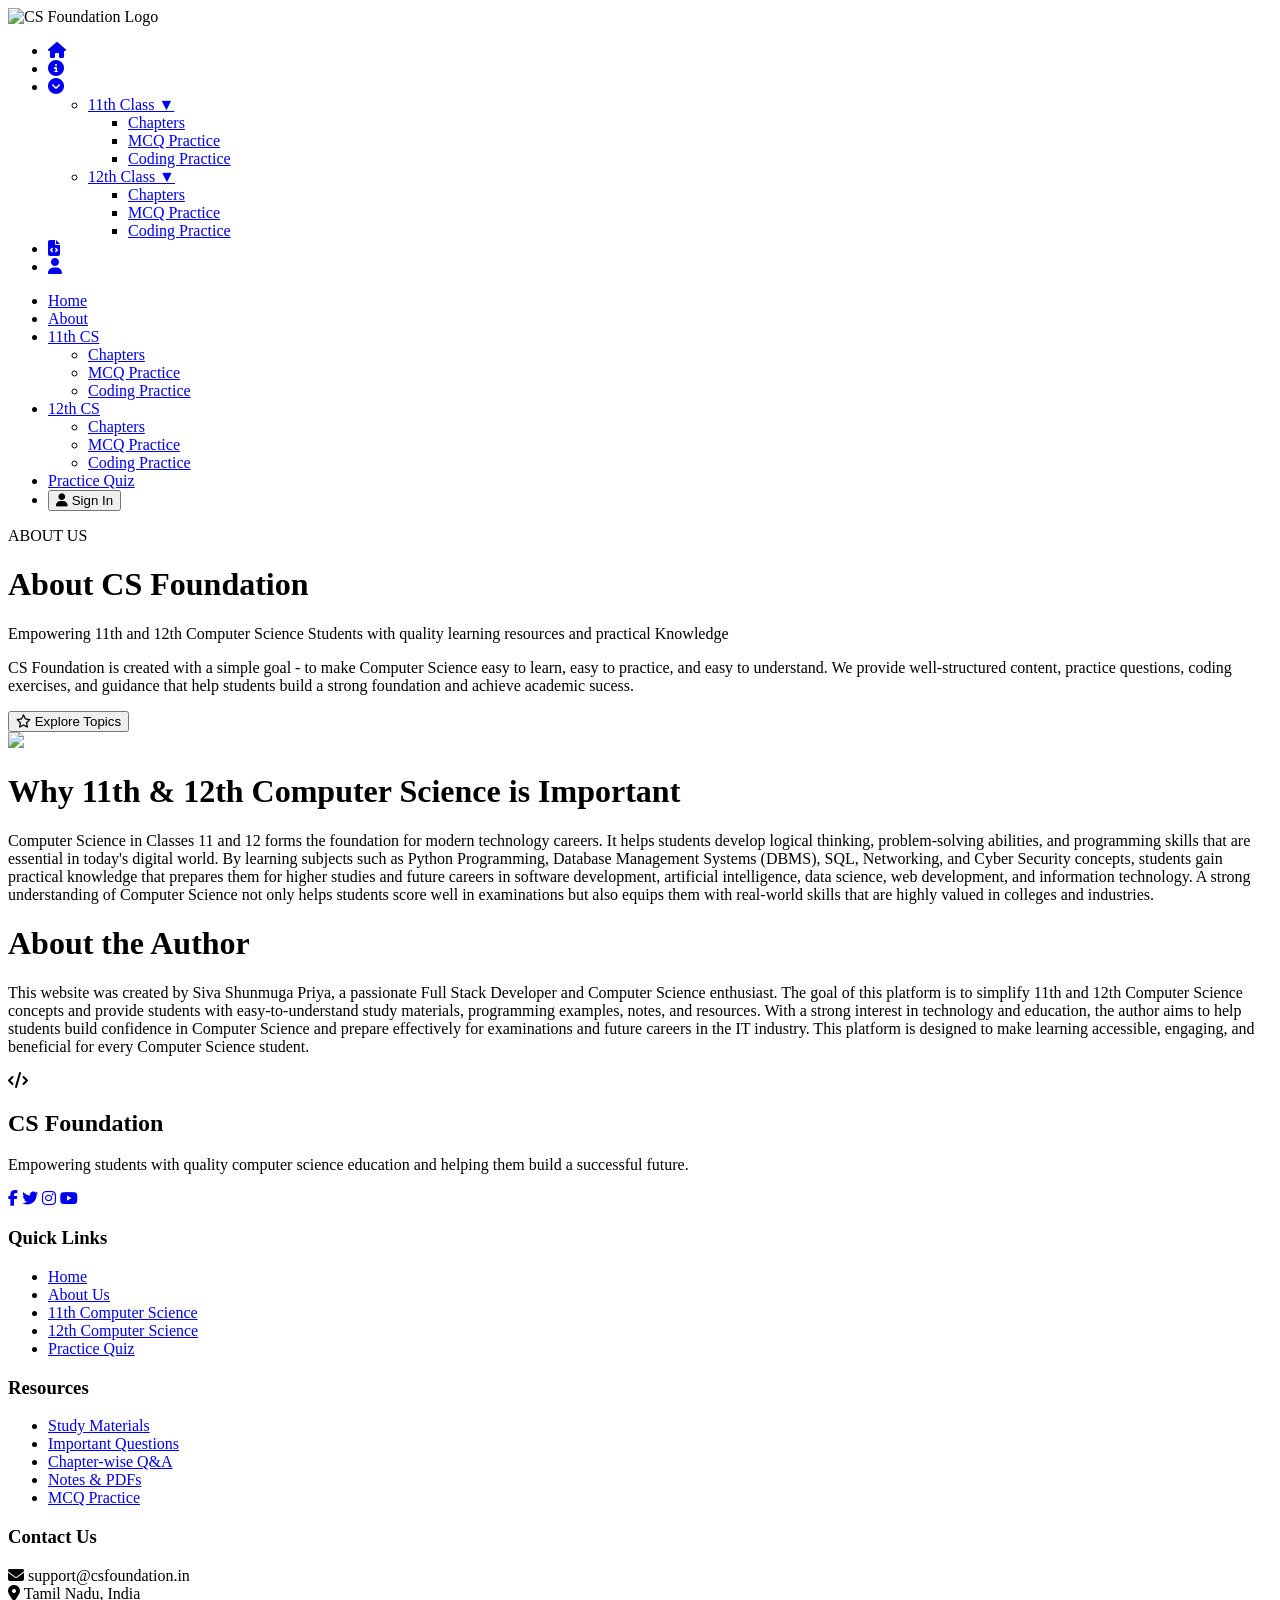
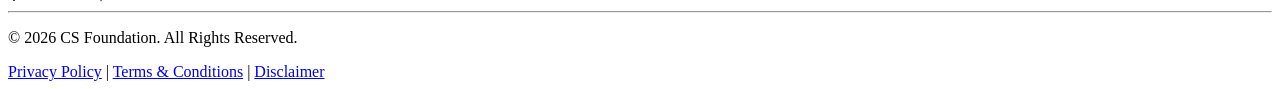
==== about.html @ 53b0969e "Add About page content for cs foundation" ====
<!DOCTYPE html>
<html>

<head>
    <meta charset="UTF-8">
    <meta name="viewport" content="width=device-width, initial-scale=1.0">
    <title>CS Foundation | Learn • Practice • Grow</title>
    <meta name="description" content="Learn 11th and 12th State Board Computer Science concepts, questions, answers, quizzes, and career guidance.">
    <link rel="stylesheet" href="https://cdnjs.cloudflare.com/ajax/libs/font-awesome/6.7.2/css/all.min.css">
</head>

<body>
    <div>
        <nav class="navigationbar">
            <div class="navigationcontainer">
                <img class="logo" src="https://cdn.corenexis.com/f/Gs5RXqacFb1.png" alt="CS Foundation Logo">
                <!-- Mobile Navigation -->
                <div class="linkcontainer">
                    <ul class="navigationlinklist">
                        <li>
                            <a href="#" class="linklarge">
                                <i class="fa-solid fa-house homeicon"></i>
                            </a>
                        </li>
                        <li>
                            <a href="#" class="linklarge active">
                                <i class="fa-solid fa-circle-info abouticon"></i>
                            </a>
                        </li>
                        <li class="mobile-dropdown">
                            <a href="#" class="linklarge" onclick="toggleMenu(event)">
                                <i class="fa-solid fa-circle-chevron-down coachingicon"></i>
                            </a>
                            <ul class="mobile-dropdown-menu" id="mainMenu">
                                <li>
                                    <a href="#" onclick="toggleSubMenu(event)">
                                        11th Class ▼
                                    </a>
                                    <ul class="mobile-submenu">
                                        <li><a href="#">Chapters</a></li>
                                        <li><a href="#">MCQ Practice</a></li>
                                        <li><a href="#">Coding Practice</a></li>
                                    </ul>
                                </li>
                                <li>
                                    <a href="#" onclick="toggleSubMenu(event)">
                                        12th Class ▼
                                    </a>
                                    <ul class="mobile-submenu">
                                        <li><a href="#">Chapters</a></li>
                                        <li><a href="#">MCQ Practice</a></li>
                                        <li><a href="#">Coding Practice</a></li>
                                    </ul>
                                </li>
                            </ul>
                        </li>
                        <li>
                            <a href="#" class="linklarge">
                                <i class="fa-solid fa-file-code practiceicon"></i>
                            </a>
                        </li>
                        <li>
                            <a href="#" class="linklarge">
                                <i class="fa-solid fa-user signicon"></i>
                            </a>
                        </li>
                    </ul>
                </div>
                <!-- Desktop Navigation -->
                <div class="linkcontainerlarge">
                    <ul class="navigationlinklist">
                        <li><a href="#" class="linklarge">Home</a></li>
                        <li><a href="#" class="linklarge active">About</a></li>
                        <li class="dropdown">
                            <a href="#" class="linklarge">11th CS</a>
                            <ul class="dropdown-content">
                                <li><a href="#">Chapters</a></li>
                                <li><a href="#">MCQ Practice</a></li>
                                <li><a href="#">Coding Practice</a></li>
                            </ul>
                        </li>
                        <li class="dropdown">
                            <a href="#" class="linklarge">12th CS</a>
                            <ul class="dropdown-content">
                                <li><a href="#">Chapters</a></li>
                                <li><a href="#">MCQ Practice</a></li>
                                <li><a href="#">Coding Practice</a></li>
                            </ul>
                        </li>
                        <li>
                            <a href="#" class="linklarge">
                                Practice Quiz
                            </a>
                        </li>
                        <li>
                            <button class="signinbutton">
                                <i class="fa-solid fa-user"></i>
                                Sign In
                            </button>
                        </li>
                    </ul>
                </div>
            </div>
        </nav>
        <div class="aboutherosectioncontainer">
            <div>
                <p class="aboutheropone">ABOUT US</p>
                <h1 class="aboutheroheading">About CS Foundation</h1>
                <p class="aboutheroptwo">Empowering 11th and 12th Computer Science Students with quality learning resources and practical Knowledge</p>
                <p class="aboutheropthree">CS Foundation is created with a simple goal - to make Computer Science easy to learn, easy to practice, and easy to understand. We provide well-structured content, practice questions, coding exercises, and guidance that help students build a strong foundation and achieve academic sucess.</p>
                <button class="aboutherobtn"><i class="fa-regular fa-star"></i> Explore Topics</button>
            </div>
            <div class="aboutheroimagecontainer">
                <img src="https://cdn.corenexis.com/f/31NdMVj18fA.png" class="aboutheroimage" />
            </div>
        </div>

        <div class="about-section">
            <h1 class="about-sectionheading">Why 11th & 12th Computer Science is Important</h1>
            <p class="about-sectionpara"><span class="about-sectionspan">Computer Science</span> in Classes 11 and 12 forms the foundation for modern technology careers. It helps students develop logical thinking, problem-solving abilities, and programming skills that are essential in today's digital world.
                By learning subjects such as <span class="about-sectionspan">Python Programming,</span> Database Management Systems (DBMS), SQL, Networking, and Cyber Security concepts, students gain practical knowledge that prepares them for higher studies and future careers in software development, artificial intelligence, data science, web development, and information technology.
                A strong understanding of Computer Science not only helps students score well in examinations but also equips them with real-world skills that are highly valued in colleges and industries.</p>
            <h1 class="about-sectionheading">About the Author</h1>
            <p class="about-sectionpara">This website was created by <span class="about-sectionspan">Siva Shunmuga Priya,</span> a passionate Full Stack Developer and Computer Science enthusiast. The goal of this platform is to simplify 11th and 12th Computer Science concepts and provide students with easy-to-understand study materials, programming examples, notes, and resources.

                With a strong interest in technology and education, the author aims to help students build confidence in Computer Science and prepare effectively for examinations and future careers in the IT industry.

                This platform is designed to make learning accessible, engaging, and beneficial for every Computer Science student.</p>
        </div>





        <footer class="footer-section">
            <div class="footer-container">
                <!-- Logo Section -->
                <div class="footer-column">
                    <div class="footer-logo-container">
                        <div class="footer-logo">
                            <i class="fa-solid fa-code"></i>
                        </div>
                        <h2 class="footer-title">
                            CS Foundation
                        </h2>
                    </div>
                    <p class="footer-description">
                        Empowering students with quality computer science education and helping them build a successful future.
                    </p>
                    <div class="social-icons">
                        <a href="#"><i class="fa-brands fa-facebook-f"></i></a>
                        <a href="#"><i class="fa-brands fa-twitter"></i></a>
                        <a href="#"><i class="fa-brands fa-instagram"></i></a>
                        <a href="#"><i class="fa-brands fa-youtube"></i></a>
                    </div>
                </div>
                <!-- Quick Links -->
                <div class="footer-column">
                    <h3 class="footer-heading">
                        Quick Links
                    </h3>
                    <ul class="footer-links">
                        <li><a href="#">Home</a></li>
                        <li><a href="#">About Us</a></li>
                        <li><a href="#">11th Computer Science</a></li>
                        <li><a href="#">12th Computer Science</a></li>
                        <li><a href="#">Practice Quiz</a></li>
                    </ul>
                </div>
                <!-- Resources -->
                <div class="footer-column">
                    <h3 class="footer-heading">
                        Resources
                    </h3>
                    <ul class="footer-links">
                        <li><a href="#">Study Materials</a></li>
                        <li><a href="#">Important Questions</a></li>
                        <li><a href="#">Chapter-wise Q&A</a></li>
                        <li><a href="#">Notes & PDFs</a></li>
                        <li><a href="#">MCQ Practice</a></li>
                    </ul>
                </div>
                <!-- Contact -->
                <div class="footer-column">
                    <h3 class="footer-heading">
                        Contact Us
                    </h3>
                    <div class="contact-item">
                        <i class="fa-solid fa-envelope"></i>
                        <span>support@csfoundation.in</span>
                    </div>
                    <div class="contact-item">
                        <i class="fa-solid fa-location-dot"></i>
                        <span>Tamil Nadu, India</span>
                    </div>
                </div>
            </div>
            <hr class="footer-line">
            <div class="footer-bottom">
                <p>
                    © 2026 CS Foundation. All Rights Reserved.
                </p>
                <div class="footer-policy">
                    <a href="#">Privacy Policy</a>
                    <span>|</span>
                    <a href="#">Terms & Conditions</a>
                    <span>|</span>
                    <a href="#">Disclaimer</a>
                </div>
            </div>
        </footer>
    </div>
    <script>
        function toggleMenu(event) {
            event.preventDefault();

            const menu = document.getElementById("mainMenu");

            menu.style.display =
                menu.style.display === "block" ?
                "none" :
                "block";
        }

        function toggleSubMenu(event) {
            event.preventDefault();

            const submenu =
                event.currentTarget.nextElementSibling;

            submenu.style.display =
                submenu.style.display === "block" ?
                "none" :
                "block";
        }
    </script>

</body>

</html>
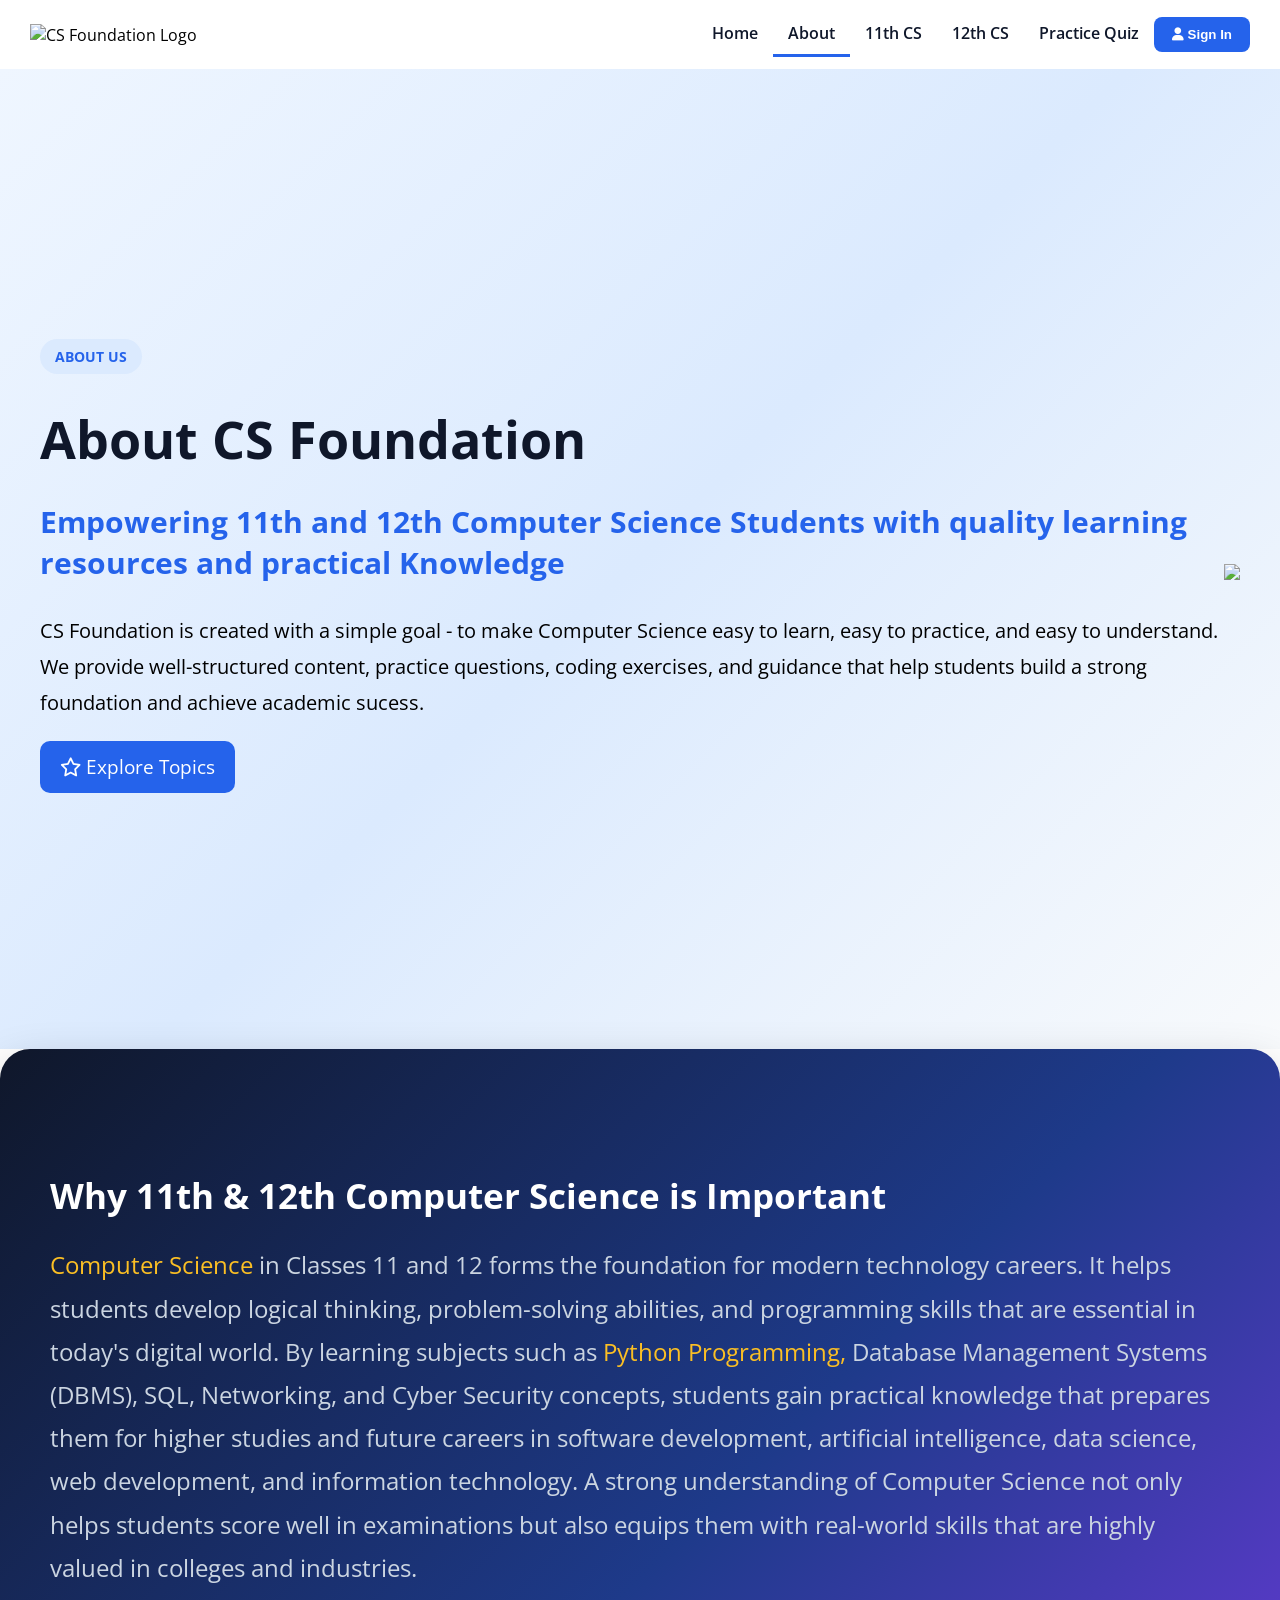
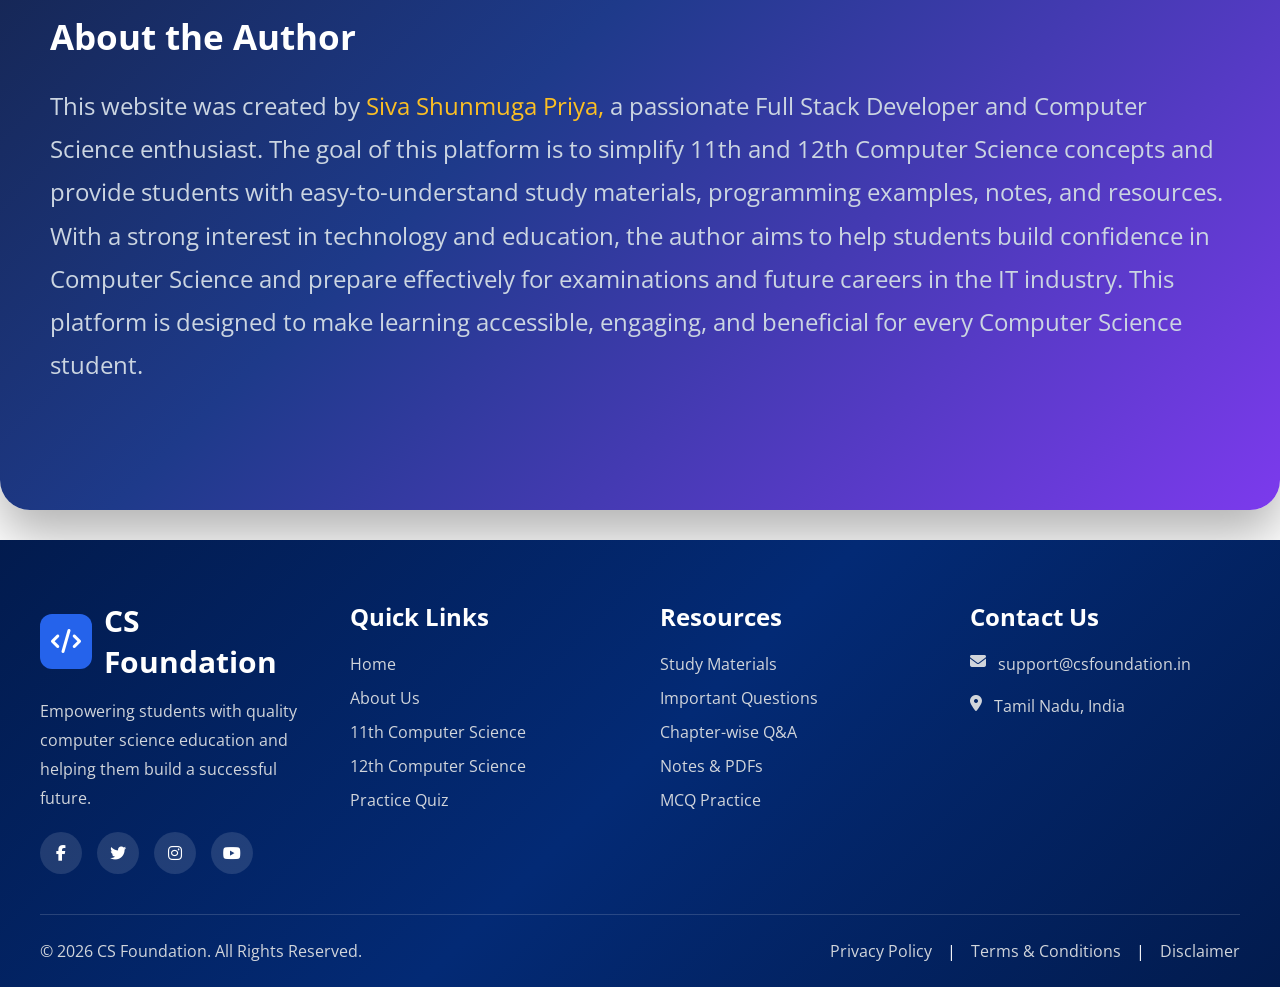
==== commit c9c5c3a3: "check properly having backling css and js files completed" ====
--- a/about.html
+++ b/about.html
@@ -7,6 +7,8 @@
     <title>CS Foundation | Learn • Practice • Grow</title>
     <meta name="description" content="Learn 11th and 12th State Board Computer Science concepts, questions, answers, quizzes, and career guidance.">
     <link rel="stylesheet" href="https://cdnjs.cloudflare.com/ajax/libs/font-awesome/6.7.2/css/all.min.css">
+    <link rel="stylesheet" href="css/about.css">
+    <script src="js/about.js" defer></script>
 </head>
 
 <body>
@@ -37,9 +39,9 @@
                                         11th Class ▼
                                     </a>
                                     <ul class="mobile-submenu">
-                                        <li><a href="#">Chapters</a></li>
-                                        <li><a href="#">MCQ Practice</a></li>
-                                        <li><a href="#">Coding Practice</a></li>
+                                        <li><a href="chapter11.html">Chapters</a></li>
+                                        <li><a href="mcq11.html">MCQ Practice</a></li>
+                                        <li><a href="coding11.html">Coding Practice</a></li>
                                     </ul>
                                 </li>
                                 <li>
@@ -47,9 +49,9 @@
                                         12th Class ▼
                                     </a>
                                     <ul class="mobile-submenu">
-                                        <li><a href="#">Chapters</a></li>
-                                        <li><a href="#">MCQ Practice</a></li>
-                                        <li><a href="#">Coding Practice</a></li>
+                                        <li><a href="chapter12.html">Chapters</a></li>
+                                        <li><a href="mcq12.html">MCQ Practice</a></li>
+                                        <li><a href="coding12.html">Coding Practice</a></li>
                                     </ul>
                                 </li>
                             </ul>
@@ -74,17 +76,17 @@
                         <li class="dropdown">
                             <a href="#" class="linklarge">11th CS</a>
                             <ul class="dropdown-content">
-                                <li><a href="#">Chapters</a></li>
-                                <li><a href="#">MCQ Practice</a></li>
-                                <li><a href="#">Coding Practice</a></li>
+                                <li><a href="chapter11.html">Chapters</a></li>
+                                <li><a href="mcq11.html">MCQ Practice</a></li>
+                                <li><a href="coding11.html">Coding Practice</a></li>
                             </ul>
                         </li>
                         <li class="dropdown">
                             <a href="#" class="linklarge">12th CS</a>
                             <ul class="dropdown-content">
-                                <li><a href="#">Chapters</a></li>
-                                <li><a href="#">MCQ Practice</a></li>
-                                <li><a href="#">Coding Practice</a></li>
+                                <li><a href="chapter12.html">Chapters</a></li>
+                                <li><a href="mcq12.html">MCQ Practice</a></li>
+                                <li><a href="coding12.html">Coding Practice</a></li>
                             </ul>
                         </li>
                         <li>
@@ -108,7 +110,7 @@
                 <h1 class="aboutheroheading">About CS Foundation</h1>
                 <p class="aboutheroptwo">Empowering 11th and 12th Computer Science Students with quality learning resources and practical Knowledge</p>
                 <p class="aboutheropthree">CS Foundation is created with a simple goal - to make Computer Science easy to learn, easy to practice, and easy to understand. We provide well-structured content, practice questions, coding exercises, and guidance that help students build a strong foundation and achieve academic sucess.</p>
-                <button class="aboutherobtn"><i class="fa-regular fa-star"></i> Explore Topics</button>
+                <button class="aboutherobtn" id="exploreTopicsBtn"><i class="fa-regular fa-star"></i> Explore Topics</button>
             </div>
             <div class="aboutheroimagecontainer">
                 <img src="https://cdn.corenexis.com/f/31NdMVj18fA.png" class="aboutheroimage" />
@@ -235,6 +237,33 @@
         }
     </script>
 
+        <dialog id="classDialog">
+        <h3 class="dialog-heading">Choose Your Class</h3>
+
+        <p class="dialog-text">
+            Select your Computer Science class to start learning.
+        </p>
+
+        <div class="radio-container">
+
+            <label class="radio-label">
+                <input type="radio" name="studentClass" value="11">
+                11th Standard
+            </label>
+
+            <label class="radio-label">
+                <input type="radio" name="studentClass" value="12">
+                12th Standard
+            </label>
+
+        </div>
+
+        <button id="okBtn" class="dialog-btn">
+            Start Learning
+        </button>
+    </dialog>
+
+
 </body>
 
 </html>
--- a/css/about.css
+++ b/css/about.css
@@ -0,0 +1,590 @@
+@import url('https://fonts.googleapis.com/css2?family=Bree+Serif&family=Caveat:wght@400;700&family=Lobster&family=Monoton&family=Open+Sans:ital,wght@0,400;0,700;1,400;1,700&family=Playfair+Display+SC:ital,wght@0,400;0,700;1,700&family=Playfair+Display:ital,wght@0,400;0,700;1,700&family=Roboto:ital,wght@0,400;0,700;1,400;1,700&family=Source+Sans+Pro:ital,wght@0,400;0,700;1,700&family=Work+Sans:ital,wght@0,400;0,700;1,700&display=swap');
+
+/* body */
+
+body {
+    margin: 0;
+    font-family: "Open Sans", Sans-Serif;
+}
+
+/* Navigation Bar */
+
+.navigationbar {
+    background-color: #ffffff;
+    box-shadow: 0 2px 12px rgba(0, 0, 0, 0.08);
+    padding: 12px 30px;
+}
+
+.navigationcontainer {
+    display: flex;
+    justify-content: space-between;
+    align-items: center;
+}
+
+.logo {
+    width: 130px;
+}
+
+/* Mobile View Navigation Styles */
+
+.navigationlinklist {
+    display: flex;
+    align-items: center;
+    list-style: none;
+    margin: 0;
+    padding: 0;
+}
+
+.navigationlinklist>li>.linklarge {
+    border-bottom: 3px solid transparent;
+    transition: all 0.3s ease;
+}
+
+.navigationlinklist>li>.linklarge:hover {
+    border-bottom: 3px solid #2563EB;
+}
+
+.navigationlinklist>li>.linklarge.active {
+    border-bottom: 3px solid #2563EB;
+}
+
+.linklarge {
+    display: block;
+    text-decoration: none;
+    color: #0F172A;
+    padding: 10px 15px;
+    font-weight: 600;
+    transition: 0.3s;
+}
+
+.homeicon,
+.abouticon,
+.coachingicon,
+.practiceicon,
+.signicon {
+    color: #2563EB;
+    font-size: 20px;
+}
+
+.mobile-dropdown {
+    position: relative;
+}
+
+.mobile-dropdown-menu {
+    display: none;
+    position: absolute;
+    top: 100%;
+    right: 0;
+    width: 230px;
+    background-color: white;
+    list-style: none;
+    padding: 0;
+    margin: 0;
+    border-radius: 10px;
+    box-shadow: 0 8px 20px rgba(0, 0, 0, 0.15);
+    overflow: hidden;
+    z-index: 1000;
+}
+
+.mobile-dropdown-menu a {
+    display: block;
+    padding: 12px 15px;
+    text-decoration: none;
+    color: #0F172A;
+}
+
+.mobile-submenu {
+    display: none;
+    list-style: none;
+    padding: 0;
+    margin: 0;
+    background-color: #F8FAFC;
+}
+
+.mobile-submenu a {
+    padding-left: 30px;
+}
+
+.mobile-dropdown-menu a:hover,
+.mobile-submenu a:hover {
+    background-color: #2563EB;
+    color: white;
+}
+
+/* Desktop Navigation Bar */
+
+.linkcontainerlarge {
+    display: none;
+}
+
+.dropdown {
+    position: relative;
+}
+
+.dropdown-content {
+    display: none;
+    position: absolute;
+    top: 100%;
+    left: 0;
+    min-width: 220px;
+    list-style: none;
+    background-color: white;
+    padding: 0;
+    margin: 0;
+    border-radius: 10px;
+    box-shadow: 0 8px 20px rgba(0, 0, 0, 0.12);
+    overflow: hidden;
+    z-index: 1000;
+}
+
+.dropdown-content a {
+    display: block;
+    padding: 12px 18px;
+    color: #0F172A;
+}
+
+.dropdown-content a:hover {
+    background-color: #DBEAFE;
+    color: #1D4ED8;
+}
+
+.dropdown:hover .dropdown-content {
+    display: block;
+}
+
+/* Sign In Button */
+
+.signinbutton {
+    background-color: #2563EB;
+    color: white;
+    border: none;
+    border-radius: 8px;
+    padding: 10px 18px;
+    font-weight: 600;
+    cursor: pointer;
+    transition: 0.3s;
+}
+
+.signinbutton:hover {
+    background-color: #1D4ED8;
+}
+
+
+/* About Hero Section Css Code */
+
+.aboutherosectioncontainer {
+    min-height: 100vh;
+    display: flex;
+    flex-direction: column;
+    align-items: center;
+    justify-content: space-between;
+    background: linear-gradient(135deg,
+            #EFF6FF 0%,
+            #DBEAFE 50%,
+            #F8FAFC 100%);
+    padding: 80px 40px;
+}
+
+.aboutheropone {
+    background-color: #DBEAFE;
+    color: #2563EB;
+    display: inline-block;
+    padding: 8px 15px;
+    border-radius: 30px;
+    font-size: 14px;
+    font-weight: 700;
+}
+
+.aboutheroheading {
+    font-size: 52px;
+    color: #0F172A;
+    line-height: 1.2;
+    margin-top: 20px;
+    margin-bottom: 20px;
+}
+
+.aboutheroptwo {
+    color: #2563EB;
+    display: block;
+    font-weight: 700;
+    font-size: 30px;
+}
+
+.aboutheropthree {
+    font-size: 20px;
+    line-height: 1.8;
+}
+
+.aboutherobtn {
+    background-color: #2563EB;
+    padding: 13px 20px;
+    color: #ffffff;
+    border-radius: 10px;
+    border-width: 0px;
+    font-size: 19px;
+    font-family: Open Sans;
+}
+
+.aboutherobtn:hover {
+    background-color: transparent;
+    transform: translateY(8px);
+    color: #2563EB;
+    border: 3px solid #2563EB;
+}
+
+.aboutheroimagecontainer {
+    justify-content: center;
+}
+
+.aboutheroimage {
+    width: 400px;
+    padding-top: 30px;
+    transform-origin: top center;
+    animation: swing 5s ease-in-out infinite;
+}
+
+@keyframes swing {
+
+    0%,
+    100% {
+        transform: rotate(0deg);
+    }
+
+    25% {
+        transform: rotate(2deg);
+    }
+
+    75% {
+        transform: rotate(-2deg);
+    }
+}
+
+/* Media Queries for About hero Section */
+@media (min-width: 768px) {
+    .aboutherosectioncontainer {
+        flex-direction: row;
+        padding: 40px 40px;
+    }
+}
+
+/* About section paragraph and content css code */
+
+.about-section {
+    padding: 100px 50px;
+    border-radius: 30px;
+    background: linear-gradient(135deg, #0f172a 0%, #1e3a8a 50%, #7c3aed 100%);
+    box-shadow: 0 25px 50px rgba(0, 0, 0, 0.3);
+    margin-bottom: 30px;
+
+}
+
+.about-sectionheading {
+    color: #ffffff;
+    font-size: 35px;
+}
+
+.about-sectionpara {
+    font-size: 24px;
+    color: #cbd5e1;
+    line-height: 1.8;
+}
+
+.about-sectionspan {
+    color: #fbbf24;
+}
+
+
+/* Footer Section of CSS Code */
+
+.footer-section {
+    background: linear-gradient(135deg,
+            #021B4E 0%,
+            #032A75 50%,
+            #021B4E 100%);
+
+    color: #ffffff;
+    padding: 60px 40px 25px;
+    font-family: Open Sans;
+}
+
+.footer-container {
+    display: flex;
+    justify-content: space-between;
+    flex-wrap: wrap;
+    gap: 40px;
+}
+
+.footer-column {
+    flex: 1;
+    min-width: 220px;
+}
+
+.footer-logo-container {
+    display: flex;
+    align-items: center;
+    gap: 12px;
+}
+
+.footer-logo {
+    width: 55px;
+    height: 55px;
+    background-color: #2563EB;
+    border-radius: 12px;
+
+    display: flex;
+    justify-content: center;
+    align-items: center;
+
+    font-size: 24px;
+}
+
+.footer-title {
+    margin: 0;
+    font-size: 30px;
+}
+
+.footer-description {
+    color: #D1D5DB;
+    line-height: 1.8;
+    margin-top: 15px;
+}
+
+.social-icons {
+    display: flex;
+    gap: 15px;
+    margin-top: 20px;
+}
+
+.social-icons a {
+    width: 42px;
+    height: 42px;
+
+    background-color: rgba(255, 255, 255, 0.12);
+
+    border-radius: 50%;
+
+    display: flex;
+    justify-content: center;
+    align-items: center;
+
+    color: white;
+    text-decoration: none;
+
+    transition: 0.3s;
+}
+
+.social-icons a:hover {
+    background-color: #2563EB;
+    transform: translateY(-3px);
+}
+
+.footer-heading {
+    margin-top: 0;
+    margin-bottom: 20px;
+    font-size: 24px;
+}
+
+.footer-links {
+    list-style: none;
+    padding: 0;
+    margin: 0;
+}
+
+.footer-links li {
+    margin-bottom: 12px;
+}
+
+.footer-links a {
+    color: #D1D5DB;
+    text-decoration: none;
+    transition: 0.3s;
+}
+
+.footer-links a:hover {
+    color: #60A5FA;
+}
+
+.contact-item {
+    display: flex;
+    align-items: flex-start;
+    gap: 12px;
+    margin-bottom: 20px;
+    color: #D1D5DB;
+}
+
+.footer-line {
+    border: none;
+    border-top: 1px solid rgba(255, 255, 255, 0.15);
+    margin-top: 40px;
+    margin-bottom: 25px;
+}
+
+.footer-bottom {
+    display: flex;
+    justify-content: space-between;
+    align-items: center;
+    flex-wrap: wrap;
+
+    gap: 15px;
+}
+
+.footer-bottom p {
+    margin: 0;
+    color: #D1D5DB;
+}
+
+.footer-policy {
+    display: flex;
+    gap: 15px;
+    flex-wrap: wrap;
+}
+
+.footer-policy a {
+    color: #D1D5DB;
+    text-decoration: none;
+}
+
+.footer-policy a:hover {
+    color: #60A5FA;
+}
+
+/* View change of Desktop Css Code (Media Queries) */
+
+@media screen and (min-width: 768px) {
+    .linkcontainerlarge {
+        display: block;
+    }
+
+    .linkcontainer {
+        display: none;
+    }
+
+    .logo {
+        width: 180px;
+    }
+}
+
+/* Mobile View of footer section Media Queries*/
+
+@media screen and (max-width: 767px) {
+
+    .footer-section {
+        padding: 50px 20px;
+    }
+
+    .footer-container {
+        flex-direction: column;
+        gap: 30px;
+    }
+
+    .footer-bottom {
+        flex-direction: column;
+        text-align: center;
+    }
+
+    .footer-policy {
+        justify-content: center;
+    }
+}
+
+
+
+/* Dialog box Css Styles */
+
+
+/* Dialog Box */
+
+#classDialog {
+    border: none;
+    border-radius: 20px;
+    padding: 30px;
+    width: 350px;
+    background: linear-gradient(135deg,
+            #ffffff,
+            #f8fafc);
+    box-shadow: 0 15px 40px rgba(0, 0, 0, 0.25);
+    text-align: center;
+}
+
+/* Background Overlay */
+
+#classDialog::backdrop {
+    background: rgba(15, 23, 42, 0.7);
+    backdrop-filter: blur(4px);
+}
+
+/* Heading */
+
+.dialog-heading {
+    margin-top: 0;
+    color: #1E3A8A;
+    font-size: 26px;
+    font-weight: 700;
+}
+
+/* Description */
+
+.dialog-text {
+    color: #64748B;
+    margin-bottom: 25px;
+}
+
+/* Radio Container */
+
+.radio-container {
+    display: flex;
+    flex-direction: column;
+    gap: 15px;
+    margin-bottom: 25px;
+}
+
+/* Radio Labels */
+
+.radio-label {
+    display: flex;
+    align-items: center;
+    gap: 10px;
+    padding: 14px 18px;
+    background-color: #EFF6FF;
+    border: 2px solid transparent;
+    border-radius: 12px;
+    cursor: pointer;
+    font-weight: 600;
+    color: #0F172A;
+    transition: all 0.3s ease;
+}
+
+.radio-label:hover {
+    border-color: #2563EB;
+    transform: translateY(-2px);
+}
+
+/* Radio Button */
+
+.radio-label input {
+    accent-color: #2563EB;
+    width: 18px;
+    height: 18px;
+}
+
+/* OK Button */
+
+.dialog-btn {
+    width: 100%;
+    border: none;
+    background: linear-gradient(135deg,
+            #2563EB,
+            #1D4ED8);
+    color: white;
+    padding: 14px;
+    border-radius: 12px;
+    font-size: 16px;
+    font-weight: 700;
+    cursor: pointer;
+    transition: all 0.3s ease;
+}
+
+.dialog-btn:hover {
+    transform: translateY(-3px);
+    box-shadow: 0 10px 20px rgba(37, 99, 235, 0.3);
+}
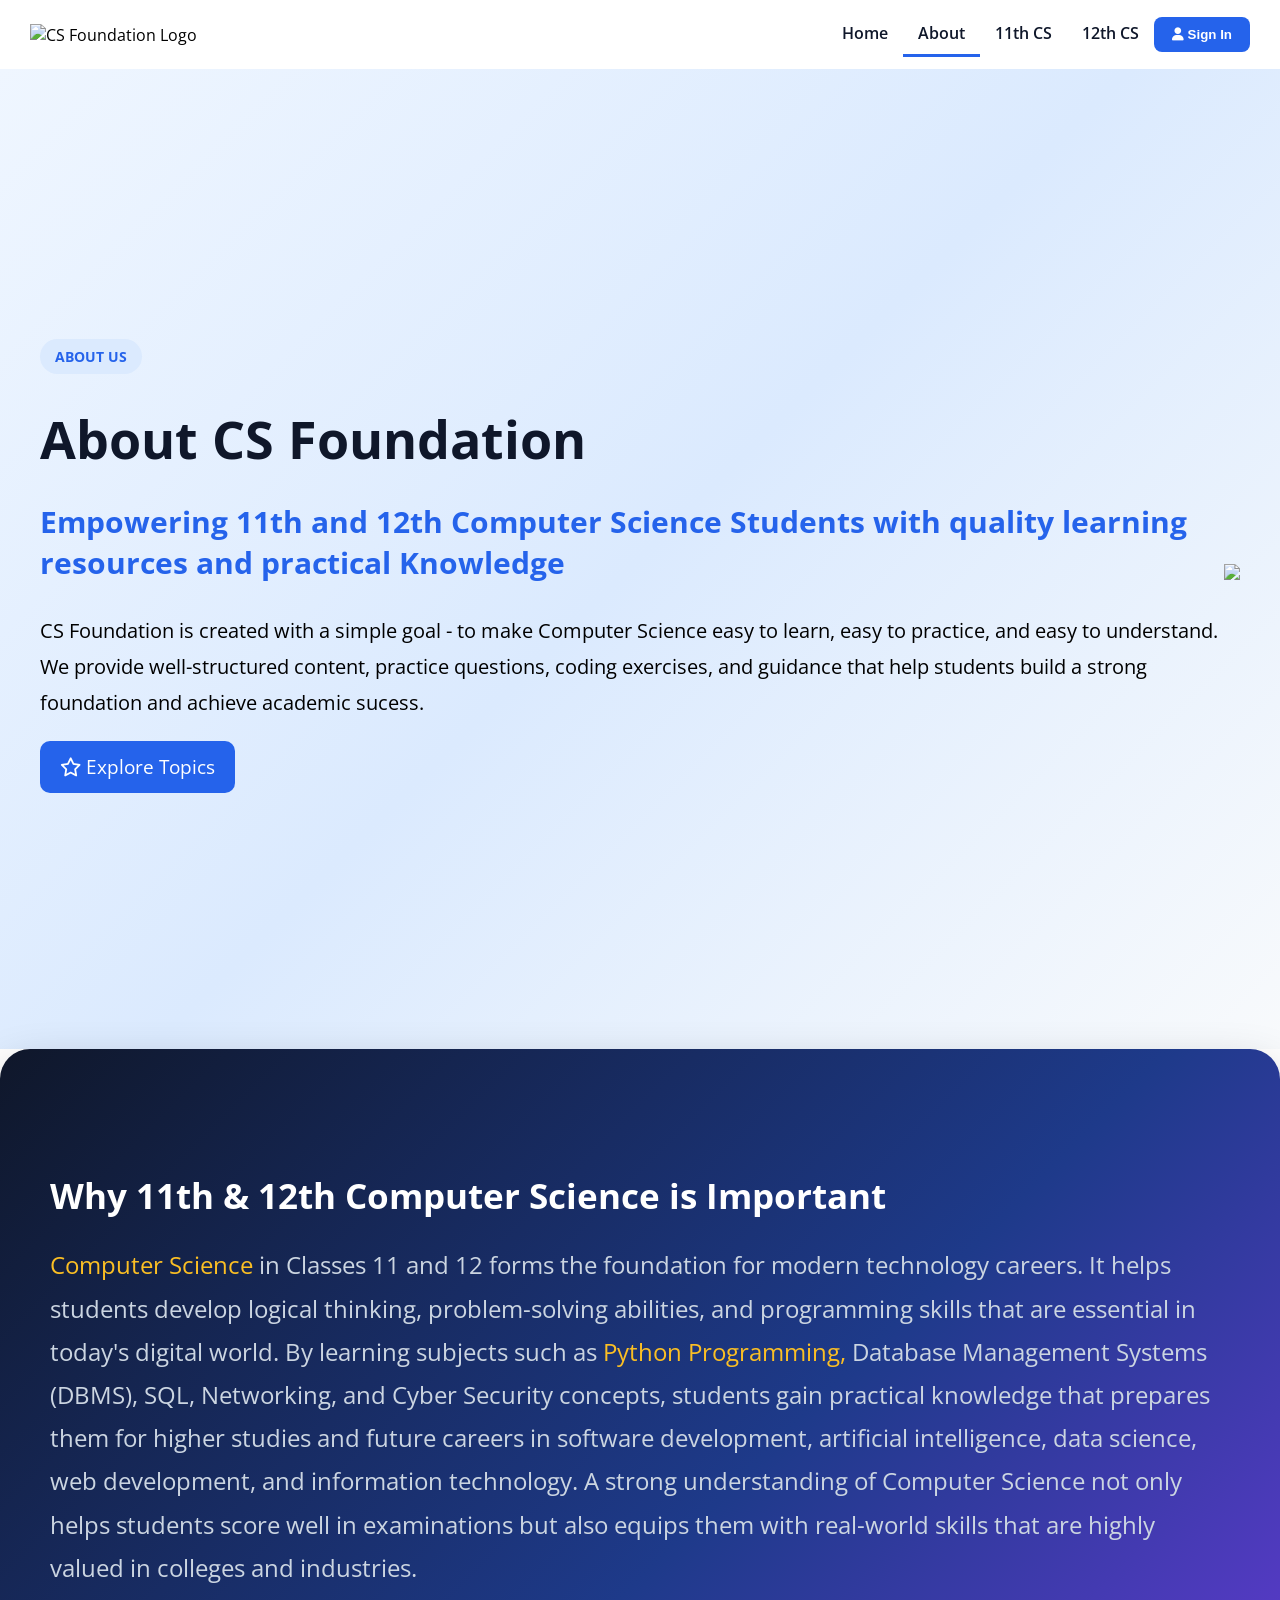
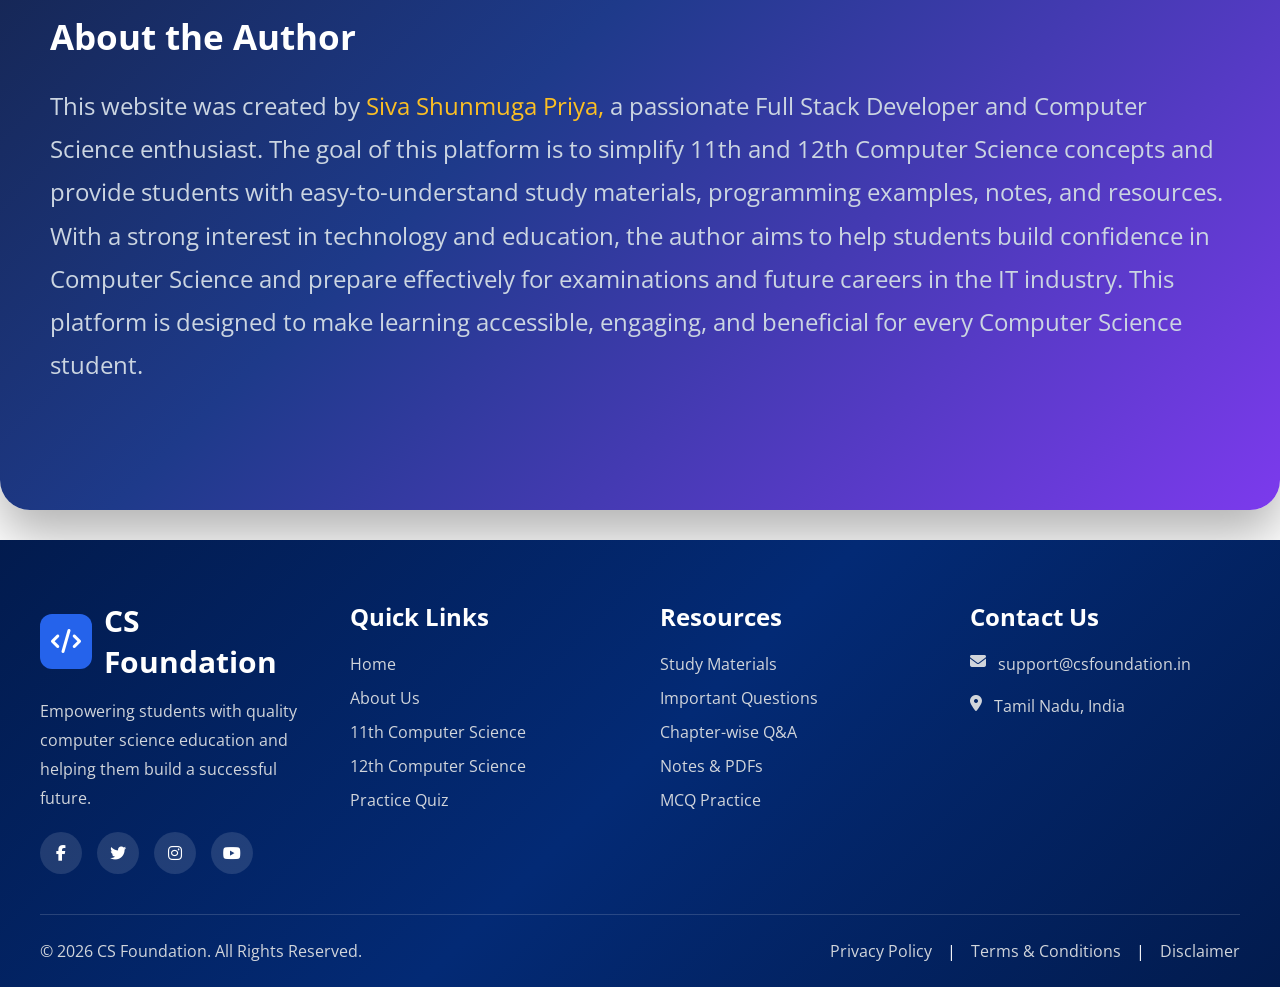
==== commit d65ea784: "navigation cross checked in about page" ====
--- a/about.html
+++ b/about.html
@@ -20,12 +20,12 @@
                 <div class="linkcontainer">
                     <ul class="navigationlinklist">
                         <li>
-                            <a href="#" class="linklarge">
+                            <a href="index.html" class="linklarge">
                                 <i class="fa-solid fa-house homeicon"></i>
                             </a>
                         </li>
                         <li>
-                            <a href="#" class="linklarge active">
+                            <a href="about.html" class="linklarge active">
                                 <i class="fa-solid fa-circle-info abouticon"></i>
                             </a>
                         </li>
@@ -58,11 +58,6 @@
                         </li>
                         <li>
                             <a href="#" class="linklarge">
-                                <i class="fa-solid fa-file-code practiceicon"></i>
-                            </a>
-                        </li>
-                        <li>
-                            <a href="#" class="linklarge">
                                 <i class="fa-solid fa-user signicon"></i>
                             </a>
                         </li>
@@ -71,8 +66,8 @@
                 <!-- Desktop Navigation -->
                 <div class="linkcontainerlarge">
                     <ul class="navigationlinklist">
-                        <li><a href="#" class="linklarge">Home</a></li>
-                        <li><a href="#" class="linklarge active">About</a></li>
+                        <li><a href="index.html" class="linklarge">Home</a></li>
+                        <li><a href="about.html" class="linklarge active">About</a></li>
                         <li class="dropdown">
                             <a href="#" class="linklarge">11th CS</a>
                             <ul class="dropdown-content">
@@ -88,11 +83,6 @@
                                 <li><a href="mcq12.html">MCQ Practice</a></li>
                                 <li><a href="coding12.html">Coding Practice</a></li>
                             </ul>
-                        </li>
-                        <li>
-                            <a href="#" class="linklarge">
-                                Practice Quiz
-                            </a>
                         </li>
                         <li>
                             <button class="signinbutton">
